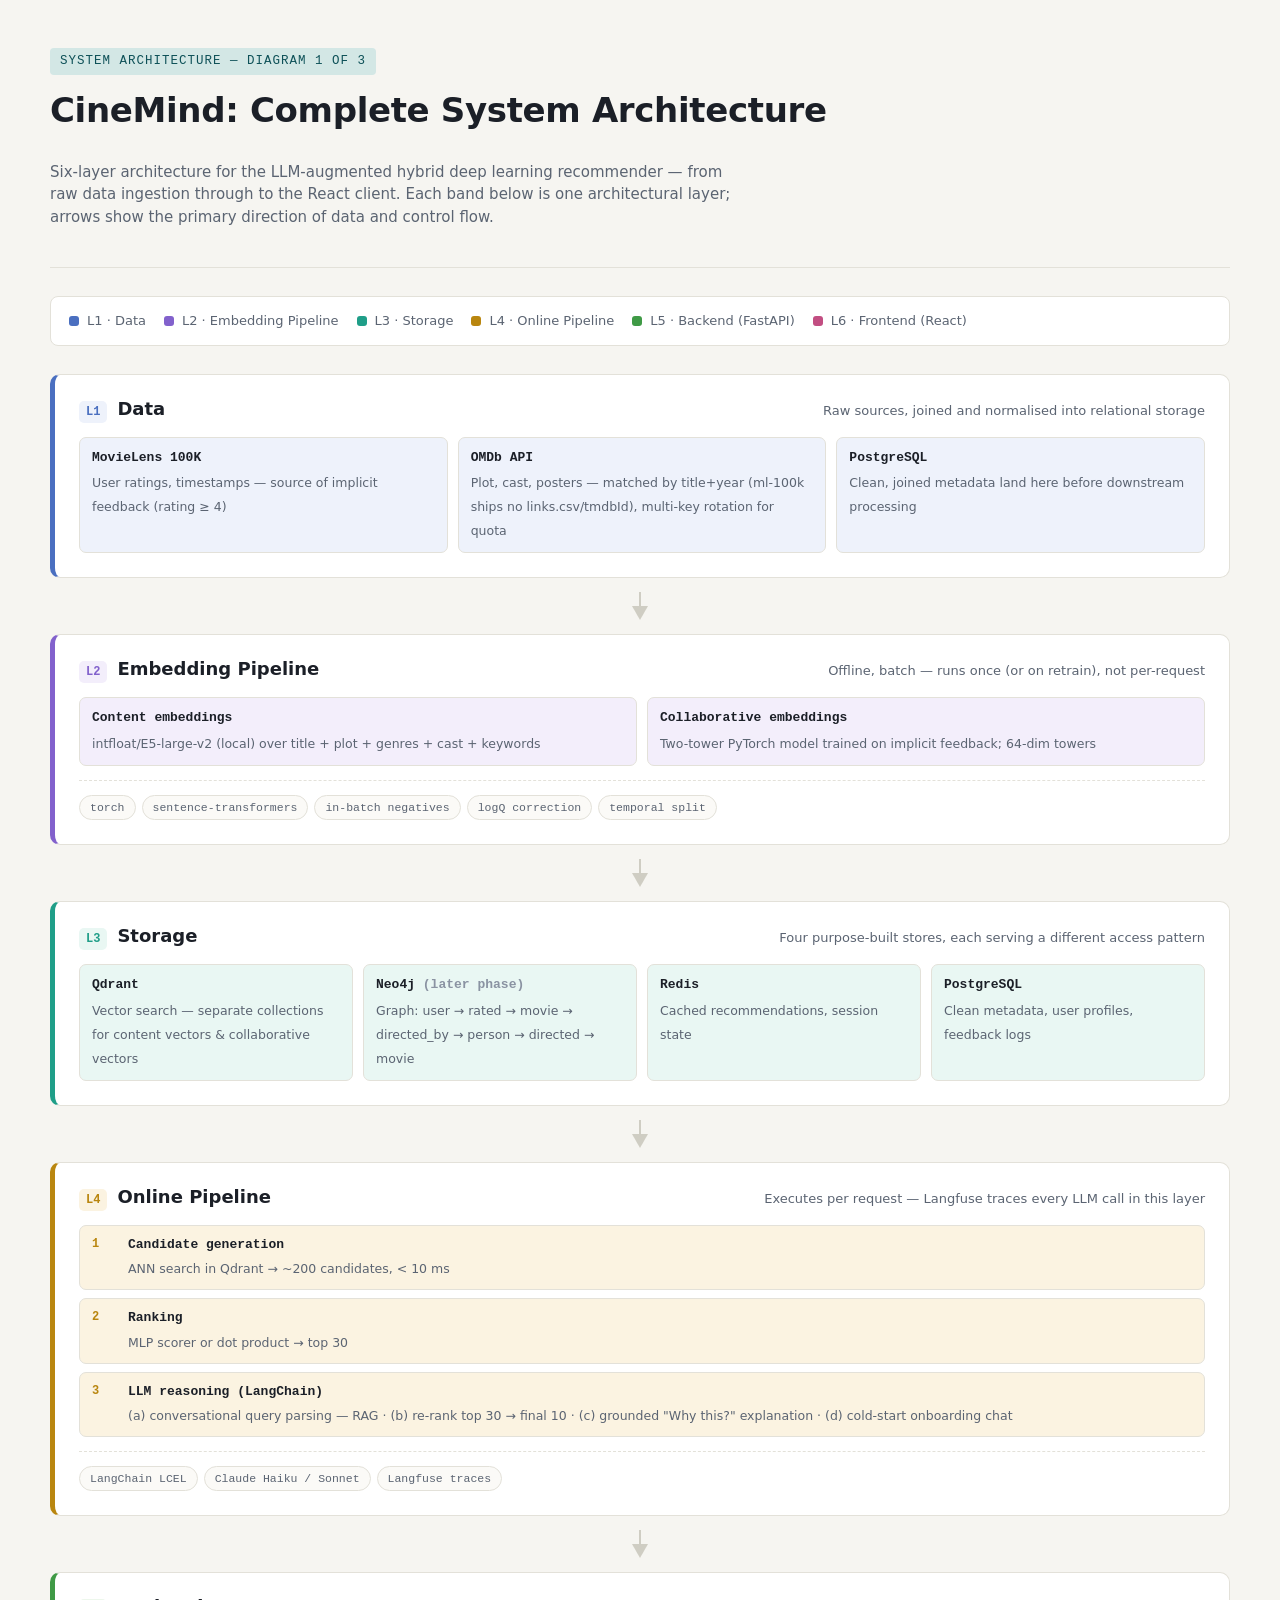
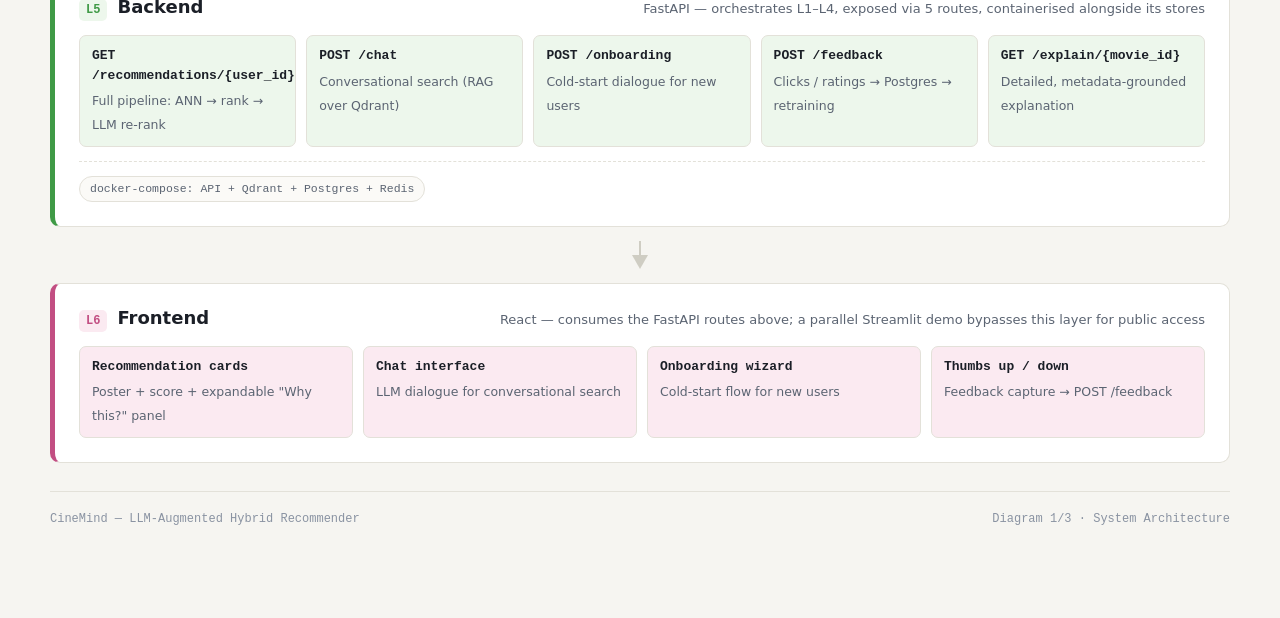
==== cinemind_phase1/System Architecture/01_system_architecture.html @ 9e92ec93 "Initial commit: CineMind full-stack movie recommender Phase 1 (Jupyter prototype): MovieLens 100K da" ====
<!DOCTYPE html>
<html lang="en">
<head>
<meta charset="UTF-8" />
<meta name="viewport" content="width=device-width, initial-scale=1.0" />
<title>CineMind — System Architecture</title>
<style>
  :root {
    --ground: #F6F5F1;
    --surface: #FFFFFF;
    --surface-2: #FBFAF7;
    --ink: #1B1F27;
    --muted: #5B6472;
    --faint: #8A93A2;
    --accent: #1E9AA6;
    --accent-ink: #0E5158;
    --line: #E3E1D9;
    --line-strong: #CFCDC3;

    --l1: #4A6FC0; --l1-bg: #EEF2FB;
    --l2: #8261CC; --l2-bg: #F3EEFB;
    --l3: #1F9E88; --l3-bg: #E9F7F3;
    --l4: #B9860F; --l4-bg: #FBF3E1;
    --l5: #3F9A46; --l5-bg: #EDF7EC;
    --l6: #C24E82; --l6-bg: #FBEAF1;

    --font-display: "Segoe UI Semibold", "Segoe UI", "Inter", ui-sans-serif, system-ui, sans-serif;
    --font-body: "Segoe UI", "Inter", ui-sans-serif, system-ui, sans-serif;
    --font-mono: "Cascadia Code", "Consolas", "SFMono-Regular", ui-monospace, monospace;
  }

  @media (prefers-color-scheme: dark) {
    :root {
      --ground: #12151C;
      --surface: #1A1F29;
      --surface-2: #1F2530;
      --ink: #E9EAEF;
      --muted: #9AA3B5;
      --faint: #656E80;
      --accent: #4FD3DE;
      --accent-ink: #B5F0F4;
      --line: #2A3140;
      --line-strong: #384152;

      --l1: #7C9CE8; --l1-bg: #1B2338;
      --l2: #B79BF0; --l2-bg: #241D38;
      --l3: #4FD1B8; --l3-bg: #142E29;
      --l4: #F0C463; --l4-bg: #332810;
      --l5: #82D18A; --l5-bg: #17301A;
      --l6: #F08FBB; --l6-bg: #351E29;
    }
  }
  :root[data-theme="dark"] {
    --ground: #12151C; --surface: #1A1F29; --surface-2: #1F2530;
    --ink: #E9EAEF; --muted: #9AA3B5; --faint: #656E80;
    --accent: #4FD3DE; --accent-ink: #B5F0F4;
    --line: #2A3140; --line-strong: #384152;
    --l1: #7C9CE8; --l1-bg: #1B2338; --l2: #B79BF0; --l2-bg: #241D38;
    --l3: #4FD1B8; --l3-bg: #142E29; --l4: #F0C463; --l4-bg: #332810;
    --l5: #82D18A; --l5-bg: #17301A; --l6: #F08FBB; --l6-bg: #351E29;
  }
  :root[data-theme="light"] {
    --ground: #F6F5F1; --surface: #FFFFFF; --surface-2: #FBFAF7;
    --ink: #1B1F27; --muted: #5B6472; --faint: #8A93A2;
    --accent: #1E9AA6; --accent-ink: #0E5158;
    --line: #E3E1D9; --line-strong: #CFCDC3;
    --l1: #4A6FC0; --l1-bg: #EEF2FB; --l2: #8261CC; --l2-bg: #F3EEFB;
    --l3: #1F9E88; --l3-bg: #E9F7F3; --l4: #B9860F; --l4-bg: #FBF3E1;
    --l5: #3F9A46; --l5-bg: #EDF7EC; --l6: #C24E82; --l6-bg: #FBEAF1;
  }

  * { box-sizing: border-box; }
  html, body { margin: 0; padding: 0; }
  body {
    background: var(--ground);
    color: var(--ink);
    font-family: var(--font-body);
    line-height: 1.5;
    padding: 48px 24px 96px;
  }
  .page {
    max-width: 1180px;
    margin: 0 auto;
    display: flex;
    flex-direction: column;
    gap: 28px;
  }

  /* Header */
  header.doc-head {
    display: flex;
    flex-direction: column;
    gap: 10px;
    padding-bottom: 24px;
    border-bottom: 1px solid var(--line);
  }
  .eyebrow {
    font-family: var(--font-mono);
    font-size: 12.5px;
    letter-spacing: 0.08em;
    text-transform: uppercase;
    color: var(--accent-ink);
    background: color-mix(in srgb, var(--accent) 16%, transparent);
    display: inline-flex;
    width: fit-content;
    padding: 4px 10px;
    border-radius: 4px;
  }
  h1 {
    font-family: var(--font-display);
    font-size: clamp(26px, 3.4vw, 34px);
    font-weight: 700;
    margin: 0;
    text-wrap: balance;
    letter-spacing: -0.01em;
  }
  .doc-sub {
    color: var(--muted);
    font-size: 15px;
    max-width: 72ch;
  }

  /* Legend */
  .legend {
    display: flex;
    flex-wrap: wrap;
    gap: 8px 18px;
    padding: 14px 18px;
    background: var(--surface);
    border: 1px solid var(--line);
    border-radius: 8px;
  }
  .legend-item { display: flex; align-items: center; gap: 8px; font-size: 13px; color: var(--muted); }
  .legend-dot { width: 10px; height: 10px; border-radius: 3px; flex: none; }

  /* Layer band */
  .layer {
    background: var(--surface);
    border: 1px solid var(--line);
    border-left: 5px solid var(--layer-c);
    border-radius: 10px;
    padding: 20px 24px 24px;
  }
  .layer-head {
    display: flex;
    align-items: baseline;
    justify-content: space-between;
    gap: 16px;
    flex-wrap: wrap;
    margin-bottom: 14px;
  }
  .layer-title-group { display: flex; align-items: baseline; gap: 10px; }
  .layer-num {
    font-family: var(--font-mono);
    font-size: 12px;
    color: var(--layer-c);
    background: var(--layer-bg);
    border-radius: 5px;
    padding: 2px 7px;
    font-weight: 700;
  }
  .layer-title { font-family: var(--font-display); font-size: 18px; font-weight: 700; }
  .layer-role { font-size: 13px; color: var(--muted); }

  .comp-grid {
    display: grid;
    grid-template-columns: repeat(auto-fit, minmax(210px, 1fr));
    gap: 10px;
  }
  .comp {
    background: var(--layer-bg);
    border: 1px solid var(--line);
    border-radius: 7px;
    padding: 10px 12px;
  }
  .comp-name {
    font-family: var(--font-mono);
    font-size: 13px;
    font-weight: 700;
    color: var(--ink);
    display: block;
    margin-bottom: 3px;
  }
  .comp-desc { font-size: 12.5px; color: var(--muted); line-height: 1.45; }

  /* sub-steps within a layer (ordered pipeline) */
  .steps {
    display: flex;
    flex-direction: column;
    gap: 8px;
    counter-reset: step;
  }
  .step {
    display: grid;
    grid-template-columns: 26px 1fr;
    gap: 10px;
    align-items: start;
    background: var(--layer-bg);
    border: 1px solid var(--line);
    border-radius: 7px;
    padding: 9px 12px;
  }
  .step-idx {
    counter-increment: step;
    font-family: var(--font-mono);
    font-weight: 700;
    font-size: 12px;
    color: var(--layer-c);
  }
  .step-idx::before { content: counter(step); }
  .step-body .comp-name { margin-bottom: 2px; }

  /* connector between bands */
  .connector {
    display: flex;
    justify-content: center;
    margin: -14px 0;
  }
  .connector svg { display: block; }
  .connector-line { stroke: var(--line-strong); stroke-width: 2; }
  .connector-arrow { fill: var(--line-strong); }

  /* stack tags row */
  .stackrow {
    display: flex;
    flex-wrap: wrap;
    gap: 6px;
    margin-top: 14px;
    padding-top: 14px;
    border-top: 1px dashed var(--line);
  }
  .tag {
    font-family: var(--font-mono);
    font-size: 11.5px;
    color: var(--muted);
    background: var(--surface-2);
    border: 1px solid var(--line);
    border-radius: 20px;
    padding: 3px 10px;
  }

  footer.doc-foot {
    display: flex;
    justify-content: space-between;
    color: var(--faint);
    font-size: 12px;
    font-family: var(--font-mono);
    padding-top: 18px;
    border-top: 1px solid var(--line);
    flex-wrap: wrap;
    gap: 8px;
  }

  @media (max-width: 640px) {
    body { padding: 28px 14px 64px; }
    .layer { padding: 16px 14px 18px; }
  }
</style>
</head>
<body>
<div class="page">

  <header class="doc-head">
    <span class="eyebrow">System Architecture — Diagram 1 of 3</span>
    <h1>CineMind: Complete System Architecture</h1>
    <p class="doc-sub">Six-layer architecture for the LLM-augmented hybrid deep learning recommender — from raw data ingestion through to the React client. Each band below is one architectural layer; arrows show the primary direction of data and control flow.</p>
  </header>

  <div class="legend">
    <div class="legend-item"><span class="legend-dot" style="background:var(--l1)"></span>L1 · Data</div>
    <div class="legend-item"><span class="legend-dot" style="background:var(--l2)"></span>L2 · Embedding Pipeline</div>
    <div class="legend-item"><span class="legend-dot" style="background:var(--l3)"></span>L3 · Storage</div>
    <div class="legend-item"><span class="legend-dot" style="background:var(--l4)"></span>L4 · Online Pipeline</div>
    <div class="legend-item"><span class="legend-dot" style="background:var(--l5)"></span>L5 · Backend (FastAPI)</div>
    <div class="legend-item"><span class="legend-dot" style="background:var(--l6)"></span>L6 · Frontend (React)</div>
  </div>

  <!-- LAYER 1 -->
  <section class="layer" style="--layer-c: var(--l1); --layer-bg: var(--l1-bg);">
    <div class="layer-head">
      <div class="layer-title-group">
        <span class="layer-num">L1</span>
        <span class="layer-title">Data</span>
      </div>
      <span class="layer-role">Raw sources, joined and normalised into relational storage</span>
    </div>
    <div class="comp-grid">
      <div class="comp"><span class="comp-name">MovieLens 100K</span><span class="comp-desc">User ratings, timestamps — source of implicit feedback (rating ≥ 4)</span></div>
      <div class="comp"><span class="comp-name">OMDb API</span><span class="comp-desc">Plot, cast, posters — matched by title+year (ml-100k ships no links.csv/tmdbId), multi-key rotation for quota</span></div>
      <div class="comp"><span class="comp-name">PostgreSQL</span><span class="comp-desc">Clean, joined metadata land here before downstream processing</span></div>
    </div>
  </section>

  <div class="connector"><svg width="24" height="28" viewBox="0 0 24 28"><line x1="12" y1="0" x2="12" y2="18" class="connector-line"/><polygon points="12,28 4,14 20,14" class="connector-arrow"/></svg></div>

  <!-- LAYER 2 -->
  <section class="layer" style="--layer-c: var(--l2); --layer-bg: var(--l2-bg);">
    <div class="layer-head">
      <div class="layer-title-group">
        <span class="layer-num">L2</span>
        <span class="layer-title">Embedding Pipeline</span>
      </div>
      <span class="layer-role">Offline, batch — runs once (or on retrain), not per-request</span>
    </div>
    <div class="comp-grid">
      <div class="comp"><span class="comp-name">Content embeddings</span><span class="comp-desc">intfloat/E5-large-v2 (local) over title + plot + genres + cast + keywords</span></div>
      <div class="comp"><span class="comp-name">Collaborative embeddings</span><span class="comp-desc">Two-tower PyTorch model trained on implicit feedback; 64-dim towers</span></div>
    </div>
    <div class="stackrow">
      <span class="tag">torch</span><span class="tag">sentence-transformers</span><span class="tag">in-batch negatives</span><span class="tag">logQ correction</span><span class="tag">temporal split</span>
    </div>
  </section>

  <div class="connector"><svg width="24" height="28" viewBox="0 0 24 28"><line x1="12" y1="0" x2="12" y2="18" class="connector-line"/><polygon points="12,28 4,14 20,14" class="connector-arrow"/></svg></div>

  <!-- LAYER 3 -->
  <section class="layer" style="--layer-c: var(--l3); --layer-bg: var(--l3-bg);">
    <div class="layer-head">
      <div class="layer-title-group">
        <span class="layer-num">L3</span>
        <span class="layer-title">Storage</span>
      </div>
      <span class="layer-role">Four purpose-built stores, each serving a different access pattern</span>
    </div>
    <div class="comp-grid">
      <div class="comp"><span class="comp-name">Qdrant</span><span class="comp-desc">Vector search — separate collections for content vectors &amp; collaborative vectors</span></div>
      <div class="comp"><span class="comp-name">Neo4j <em style="font-style:normal;color:var(--faint)">(later phase)</em></span><span class="comp-desc">Graph: user → rated → movie → directed_by → person → directed → movie</span></div>
      <div class="comp"><span class="comp-name">Redis</span><span class="comp-desc">Cached recommendations, session state</span></div>
      <div class="comp"><span class="comp-name">PostgreSQL</span><span class="comp-desc">Clean metadata, user profiles, feedback logs</span></div>
    </div>
  </section>

  <div class="connector"><svg width="24" height="28" viewBox="0 0 24 28"><line x1="12" y1="0" x2="12" y2="18" class="connector-line"/><polygon points="12,28 4,14 20,14" class="connector-arrow"/></svg></div>

  <!-- LAYER 4 -->
  <section class="layer" style="--layer-c: var(--l4); --layer-bg: var(--l4-bg);">
    <div class="layer-head">
      <div class="layer-title-group">
        <span class="layer-num">L4</span>
        <span class="layer-title">Online Pipeline</span>
      </div>
      <span class="layer-role">Executes per request — Langfuse traces every LLM call in this layer</span>
    </div>
    <div class="steps">
      <div class="step">
        <span class="step-idx"></span>
        <div class="step-body">
          <span class="comp-name">Candidate generation</span>
          <span class="comp-desc">ANN search in Qdrant → ~200 candidates, &lt; 10 ms</span>
        </div>
      </div>
      <div class="step">
        <span class="step-idx"></span>
        <div class="step-body">
          <span class="comp-name">Ranking</span>
          <span class="comp-desc">MLP scorer or dot product → top 30</span>
        </div>
      </div>
      <div class="step">
        <span class="step-idx"></span>
        <div class="step-body">
          <span class="comp-name">LLM reasoning (LangChain)</span>
          <span class="comp-desc">(a) conversational query parsing — RAG · (b) re-rank top 30 → final 10 · (c) grounded "Why this?" explanation · (d) cold-start onboarding chat</span>
        </div>
      </div>
    </div>
    <div class="stackrow">
      <span class="tag">LangChain LCEL</span><span class="tag">Claude Haiku / Sonnet</span><span class="tag">Langfuse traces</span>
    </div>
  </section>

  <div class="connector"><svg width="24" height="28" viewBox="0 0 24 28"><line x1="12" y1="0" x2="12" y2="18" class="connector-line"/><polygon points="12,28 4,14 20,14" class="connector-arrow"/></svg></div>

  <!-- LAYER 5 -->
  <section class="layer" style="--layer-c: var(--l5); --layer-bg: var(--l5-bg);">
    <div class="layer-head">
      <div class="layer-title-group">
        <span class="layer-num">L5</span>
        <span class="layer-title">Backend</span>
      </div>
      <span class="layer-role">FastAPI — orchestrates L1–L4, exposed via 5 routes, containerised alongside its stores</span>
    </div>
    <div class="comp-grid">
      <div class="comp"><span class="comp-name">GET /recommendations/{user_id}</span><span class="comp-desc">Full pipeline: ANN → rank → LLM re-rank</span></div>
      <div class="comp"><span class="comp-name">POST /chat</span><span class="comp-desc">Conversational search (RAG over Qdrant)</span></div>
      <div class="comp"><span class="comp-name">POST /onboarding</span><span class="comp-desc">Cold-start dialogue for new users</span></div>
      <div class="comp"><span class="comp-name">POST /feedback</span><span class="comp-desc">Clicks / ratings → Postgres → retraining</span></div>
      <div class="comp"><span class="comp-name">GET /explain/{movie_id}</span><span class="comp-desc">Detailed, metadata-grounded explanation</span></div>
    </div>
    <div class="stackrow">
      <span class="tag">docker-compose: API + Qdrant + Postgres + Redis</span>
    </div>
  </section>

  <div class="connector"><svg width="24" height="28" viewBox="0 0 24 28"><line x1="12" y1="0" x2="12" y2="18" class="connector-line"/><polygon points="12,28 4,14 20,14" class="connector-arrow"/></svg></div>

  <!-- LAYER 6 -->
  <section class="layer" style="--layer-c: var(--l6); --layer-bg: var(--l6-bg);">
    <div class="layer-head">
      <div class="layer-title-group">
        <span class="layer-num">L6</span>
        <span class="layer-title">Frontend</span>
      </div>
      <span class="layer-role">React — consumes the FastAPI routes above; a parallel Streamlit demo bypasses this layer for public access</span>
    </div>
    <div class="comp-grid">
      <div class="comp"><span class="comp-name">Recommendation cards</span><span class="comp-desc">Poster + score + expandable "Why this?" panel</span></div>
      <div class="comp"><span class="comp-name">Chat interface</span><span class="comp-desc">LLM dialogue for conversational search</span></div>
      <div class="comp"><span class="comp-name">Onboarding wizard</span><span class="comp-desc">Cold-start flow for new users</span></div>
      <div class="comp"><span class="comp-name">Thumbs up / down</span><span class="comp-desc">Feedback capture → POST /feedback</span></div>
    </div>
  </section>

  <footer class="doc-foot">
    <span>CineMind — LLM-Augmented Hybrid Recommender</span>
    <span>Diagram 1/3 · System Architecture</span>
  </footer>

</div>
</body>
</html>
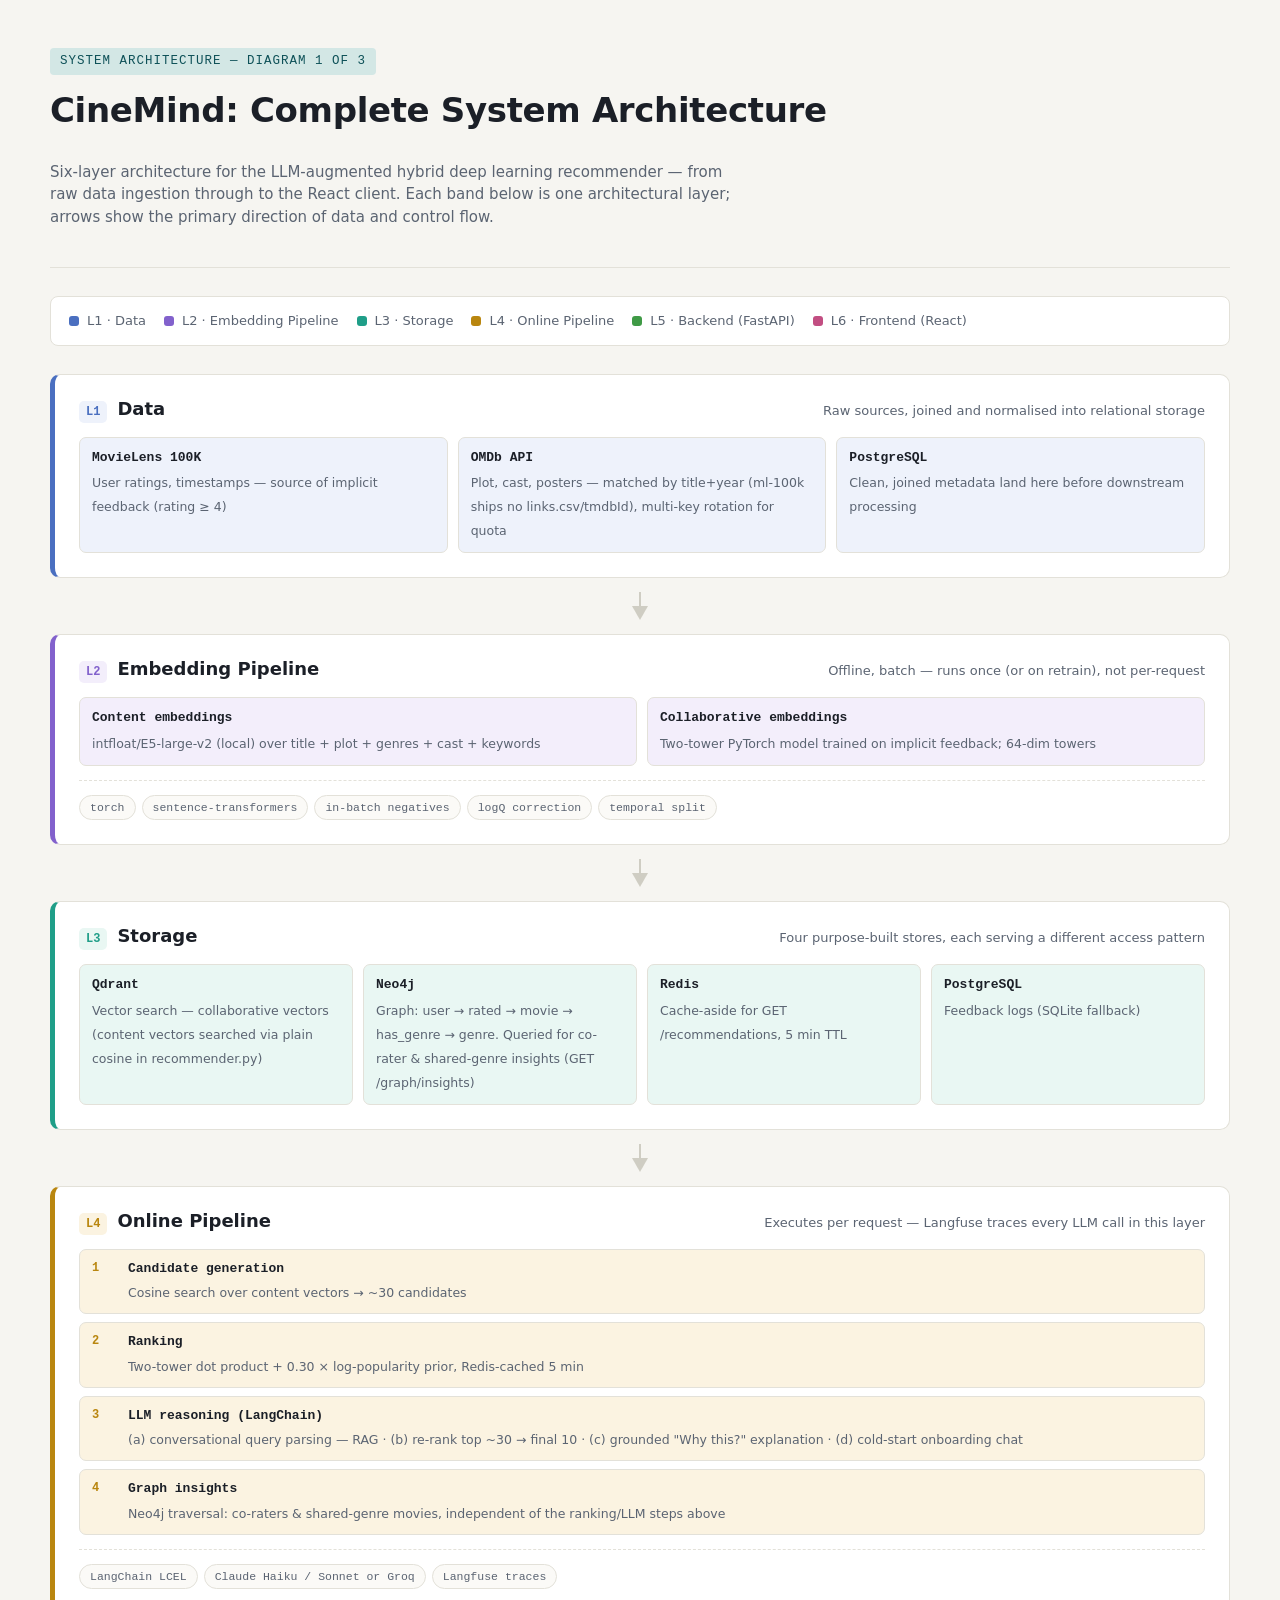
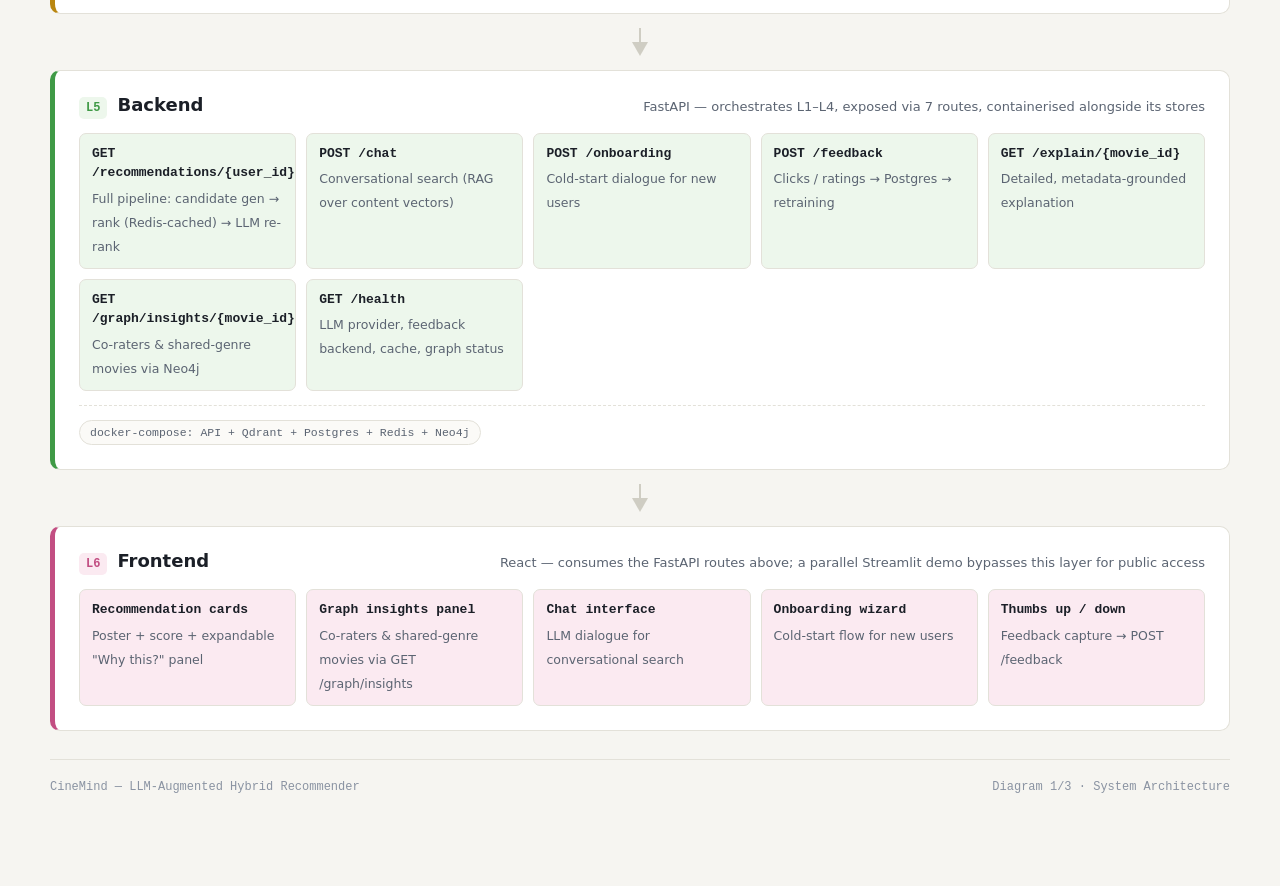
==== commit befd8209: "Build Neo4j graph layer, wire Redis caching and Langfuse tracing Neo4j: src/08_neo4j_graph.py loads " ====
--- a/cinemind_phase1/System Architecture/01_system_architecture.html
+++ b/cinemind_phase1/System Architecture/01_system_architecture.html
@@ -323,10 +323,10 @@
       <span class="layer-role">Four purpose-built stores, each serving a different access pattern</span>
     </div>
     <div class="comp-grid">
-      <div class="comp"><span class="comp-name">Qdrant</span><span class="comp-desc">Vector search — separate collections for content vectors &amp; collaborative vectors</span></div>
-      <div class="comp"><span class="comp-name">Neo4j <em style="font-style:normal;color:var(--faint)">(later phase)</em></span><span class="comp-desc">Graph: user → rated → movie → directed_by → person → directed → movie</span></div>
-      <div class="comp"><span class="comp-name">Redis</span><span class="comp-desc">Cached recommendations, session state</span></div>
-      <div class="comp"><span class="comp-name">PostgreSQL</span><span class="comp-desc">Clean metadata, user profiles, feedback logs</span></div>
+      <div class="comp"><span class="comp-name">Qdrant</span><span class="comp-desc">Vector search — collaborative vectors (content vectors searched via plain cosine in recommender.py)</span></div>
+      <div class="comp"><span class="comp-name">Neo4j</span><span class="comp-desc">Graph: user → rated → movie → has_genre → genre. Queried for co-rater &amp; shared-genre insights (GET /graph/insights)</span></div>
+      <div class="comp"><span class="comp-name">Redis</span><span class="comp-desc">Cache-aside for GET /recommendations, 5 min TTL</span></div>
+      <div class="comp"><span class="comp-name">PostgreSQL</span><span class="comp-desc">Feedback logs (SQLite fallback)</span></div>
     </div>
   </section>
 
@@ -346,26 +346,33 @@
         <span class="step-idx"></span>
         <div class="step-body">
           <span class="comp-name">Candidate generation</span>
-          <span class="comp-desc">ANN search in Qdrant → ~200 candidates, &lt; 10 ms</span>
+          <span class="comp-desc">Cosine search over content vectors → ~30 candidates</span>
         </div>
       </div>
       <div class="step">
         <span class="step-idx"></span>
         <div class="step-body">
           <span class="comp-name">Ranking</span>
-          <span class="comp-desc">MLP scorer or dot product → top 30</span>
+          <span class="comp-desc">Two-tower dot product + 0.30 × log-popularity prior, Redis-cached 5 min</span>
         </div>
       </div>
       <div class="step">
         <span class="step-idx"></span>
         <div class="step-body">
           <span class="comp-name">LLM reasoning (LangChain)</span>
-          <span class="comp-desc">(a) conversational query parsing — RAG · (b) re-rank top 30 → final 10 · (c) grounded "Why this?" explanation · (d) cold-start onboarding chat</span>
+          <span class="comp-desc">(a) conversational query parsing — RAG · (b) re-rank top ~30 → final 10 · (c) grounded "Why this?" explanation · (d) cold-start onboarding chat</span>
         </div>
       </div>
+      <div class="step">
+        <span class="step-idx"></span>
+        <div class="step-body">
+          <span class="comp-name">Graph insights</span>
+          <span class="comp-desc">Neo4j traversal: co-raters &amp; shared-genre movies, independent of the ranking/LLM steps above</span>
+        </div>
+      </div>
     </div>
     <div class="stackrow">
-      <span class="tag">LangChain LCEL</span><span class="tag">Claude Haiku / Sonnet</span><span class="tag">Langfuse traces</span>
+      <span class="tag">LangChain LCEL</span><span class="tag">Claude Haiku / Sonnet or Groq</span><span class="tag">Langfuse traces</span>
     </div>
   </section>
 
@@ -378,17 +385,19 @@
         <span class="layer-num">L5</span>
         <span class="layer-title">Backend</span>
       </div>
-      <span class="layer-role">FastAPI — orchestrates L1–L4, exposed via 5 routes, containerised alongside its stores</span>
+      <span class="layer-role">FastAPI — orchestrates L1–L4, exposed via 7 routes, containerised alongside its stores</span>
     </div>
     <div class="comp-grid">
-      <div class="comp"><span class="comp-name">GET /recommendations/{user_id}</span><span class="comp-desc">Full pipeline: ANN → rank → LLM re-rank</span></div>
-      <div class="comp"><span class="comp-name">POST /chat</span><span class="comp-desc">Conversational search (RAG over Qdrant)</span></div>
+      <div class="comp"><span class="comp-name">GET /recommendations/{user_id}</span><span class="comp-desc">Full pipeline: candidate gen → rank (Redis-cached) → LLM re-rank</span></div>
+      <div class="comp"><span class="comp-name">POST /chat</span><span class="comp-desc">Conversational search (RAG over content vectors)</span></div>
       <div class="comp"><span class="comp-name">POST /onboarding</span><span class="comp-desc">Cold-start dialogue for new users</span></div>
       <div class="comp"><span class="comp-name">POST /feedback</span><span class="comp-desc">Clicks / ratings → Postgres → retraining</span></div>
       <div class="comp"><span class="comp-name">GET /explain/{movie_id}</span><span class="comp-desc">Detailed, metadata-grounded explanation</span></div>
+      <div class="comp"><span class="comp-name">GET /graph/insights/{movie_id}</span><span class="comp-desc">Co-raters &amp; shared-genre movies via Neo4j</span></div>
+      <div class="comp"><span class="comp-name">GET /health</span><span class="comp-desc">LLM provider, feedback backend, cache, graph status</span></div>
     </div>
     <div class="stackrow">
-      <span class="tag">docker-compose: API + Qdrant + Postgres + Redis</span>
+      <span class="tag">docker-compose: API + Qdrant + Postgres + Redis + Neo4j</span>
     </div>
   </section>
 
@@ -405,6 +414,7 @@
     </div>
     <div class="comp-grid">
       <div class="comp"><span class="comp-name">Recommendation cards</span><span class="comp-desc">Poster + score + expandable "Why this?" panel</span></div>
+      <div class="comp"><span class="comp-name">Graph insights panel</span><span class="comp-desc">Co-raters &amp; shared-genre movies via GET /graph/insights</span></div>
       <div class="comp"><span class="comp-name">Chat interface</span><span class="comp-desc">LLM dialogue for conversational search</span></div>
       <div class="comp"><span class="comp-name">Onboarding wizard</span><span class="comp-desc">Cold-start flow for new users</span></div>
       <div class="comp"><span class="comp-name">Thumbs up / down</span><span class="comp-desc">Feedback capture → POST /feedback</span></div>
